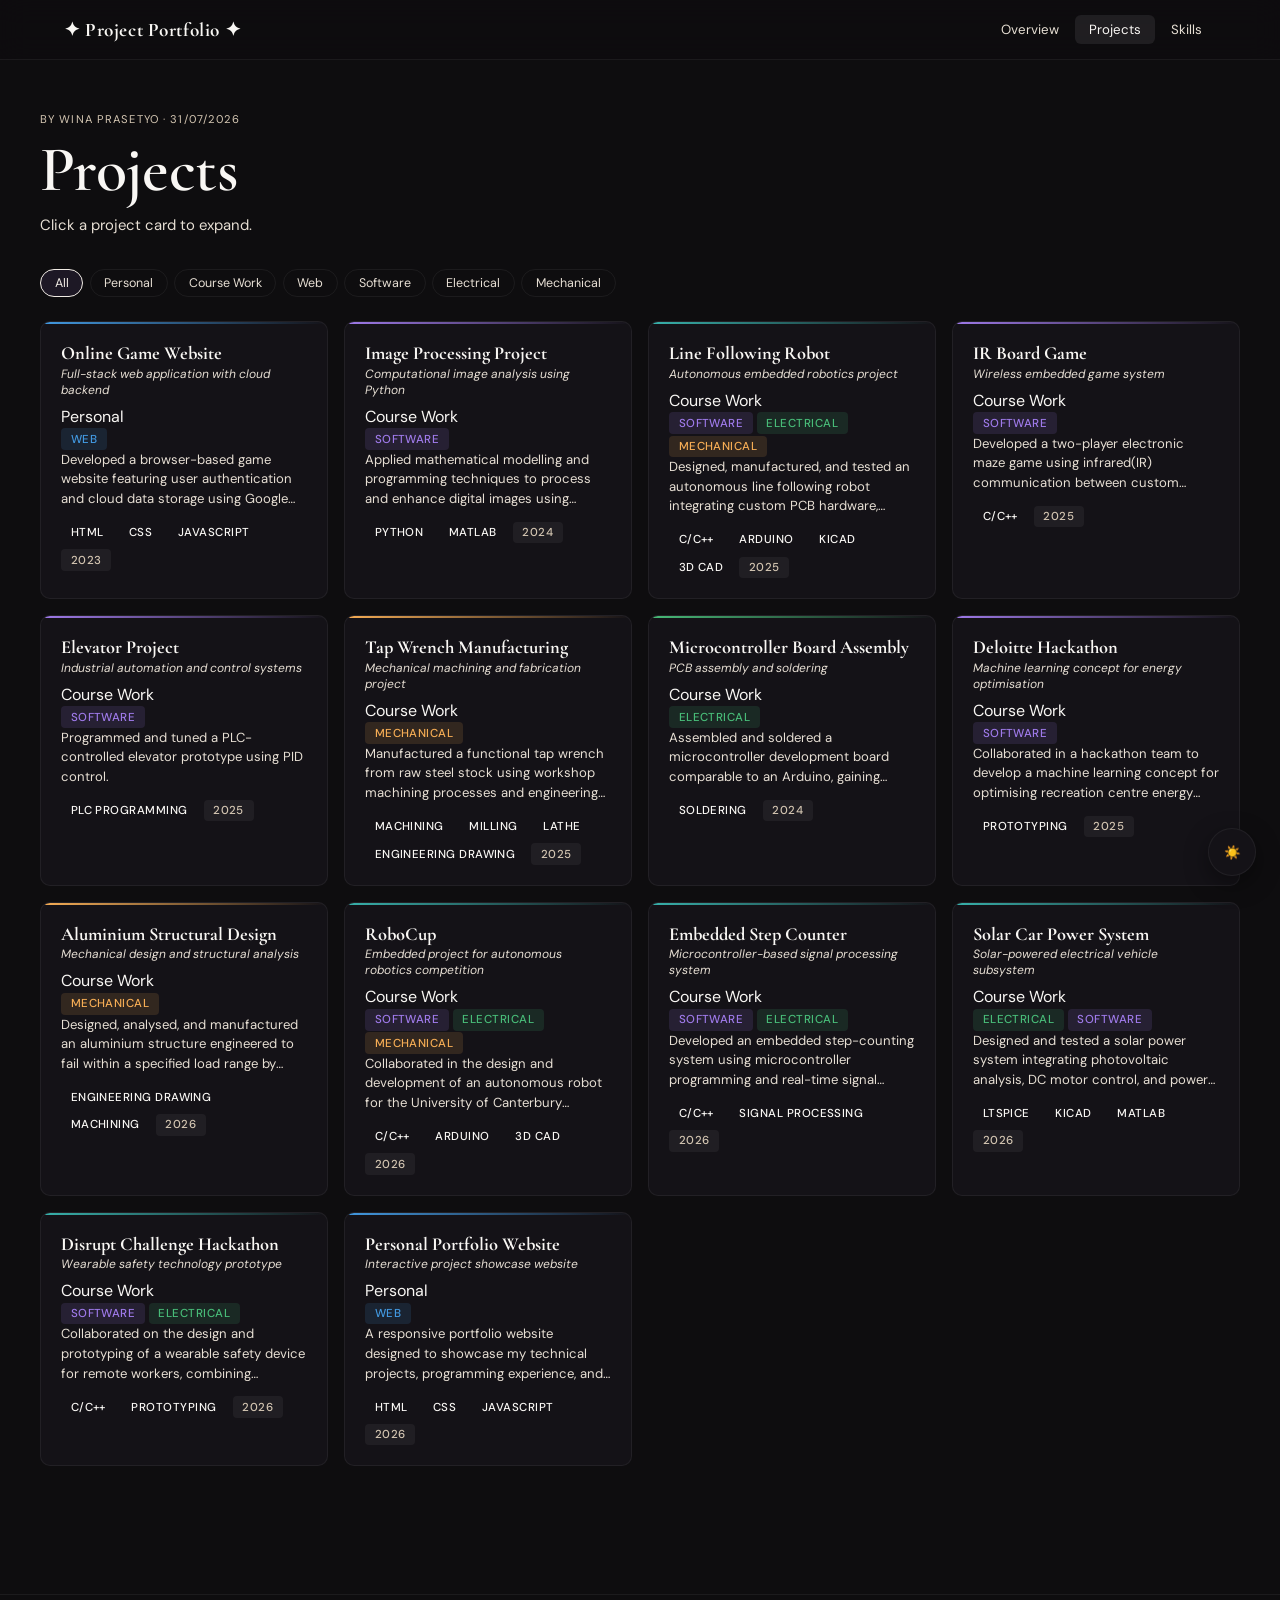
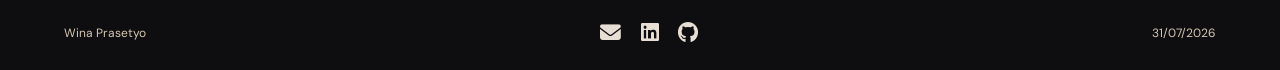
==== pages/projects.html @ bdc20d85 "Update projects.html" ====
<!DOCTYPE html>
<html lang="en">
<head>
  <meta charset="UTF-8">
  <meta name="viewport" content="width=device-width, initial-scale=1.0">
  <title>Project Portfolio — Projects</title>
  <link rel="stylesheet" href="../css/style.css">
  <link rel="stylesheet" href="https://cdnjs.cloudflare.com/ajax/libs/font-awesome/6.5.1/css/all.min.css">
</head>

<body data-page="projects" class="dark">

<header id="site-header">
  <div class="container inner">

    <a href="../index.html" class="brand">
      ✦ Project Portfolio ✦
    </a>

    <button class="menu-toggle" id="menu-toggle">
      ☰
    </button>

    <nav class="mobile-menu" id="nav-menu">
      <a href="../index.html">Overview</a>
      <a href="projects.html" class="active">Projects</a>
      <a href="skills.html">Skills</a>
    </nav>

  </div>
</header>

<aside id="project-detail">
  <button class="detail-close" id="detail-close">✕</button>
  <div id="detail-content"></div>
</aside>

<main class="container page-wrap">

  <div class="page-header">
    <p class="eyebrow">By Wina Prasetyo · 31/07/2026</p>
    <h1>Projects</h1>
    <p>Click a project card to expand.</p>
  </div>

  <div class="filter-bar" id="project-filters">
    <button class="active" data-filter="all">All</button>
  
    <!-- Category filters -->
    <button data-filter="personal">Personal</button>
    <button data-filter="university">Course Work</button>
  
    <!-- Type filters -->
    <button data-filter="web">Web</button>
    <button data-filter="software">Software</button>
    <button data-filter="electrical">Electrical</button>
    <button data-filter="mechanical">Mechanical</button>
  </div>

  <div class="project-grid" id="project-grid"></div>

</main>

<footer>
  <div class="container inner">
    <span>Wina Prasetyo</span>

    <div class="social-links">
      <a href="mailto:wina.p8168@gmail.com" aria-label="Email">
        <i class="fa-solid fa-envelope"></i>
      </a>

      <a href="https://www.linkedin.com/in/wina-prasetyo-272272304/" 
         target="_blank" 
         aria-label="LinkedIn">
        <i class="fa-brands fa-linkedin"></i>
      </a>

      <a href="https://github.com/WinaP" 
         target="_blank" 
         aria-label="GitHub">
        <i class="fa-brands fa-github"></i>
      </a>
    </div>

    <span>31/07/2026</span>
  </div>
</footer>

<button id="theme-toggle" aria-label="Toggle theme">
    🌙
</button>

<script>
const menuToggle = document.getElementById("menu-toggle");
const navMenu = document.getElementById("nav-menu");

menuToggle.addEventListener("click", function() {
  navMenu.style.display =
    navMenu.style.display === "flex" ? "none" : "flex";
});

const body = document.body;
const button = document.getElementById("theme-toggle");

const savedTheme = localStorage.getItem("theme") || "dark";

body.classList.remove("light", "dark");
body.classList.add(savedTheme);

button.textContent = savedTheme === "dark" ? "☀️" : "🌙";

button.addEventListener("click", () => {
    const newTheme = body.classList.contains("dark")
        ? "light"
        : "dark";

    body.classList.remove("light", "dark");
    body.classList.add(newTheme);

    localStorage.setItem("theme", newTheme);

    button.textContent = newTheme === "dark" ? "☀️" : "🌙";
});
</script>

<script src="../js/projects.js"></script>

</body>
</html>
---- css/style.css ----
/* ============================================================
   Main Stylesheet
   Aesthetic: Dark editorial
   Fonts: Cormorant Garamond (display) + DM Sans (body) + DM Mono
   ============================================================ */

@import url('https://fonts.googleapis.com/css2?family=Cormorant+Garamond:ital,wght@0,400;0,600;0,700;1,400;1,600&family=DM+Sans:wght@300;400;500;600&family=DM+Mono:wght@400;500&display=swap');

/* ── Design tokens ─────────────────────────────────────────── */
:root {
  --radius: 10px;
  --transition: 0.22s cubic-bezier(0.4,0,0.2,1);
}

/* ── Dark mode (Default) ────────────────────────────────────── */
body.dark {
  --bg:           #0e0d0f;
  --bg-card:      #141217;
  --bg-hover:     #1c1a21;
  --border:       rgba(255,255,255,0.06);
  --border-hover: rgba(255,255,255,0.14);

  --text:         #F9F7F4;
  --text-muted:   #E7DFD4;
  --text-faint:   #D5C7B3;

  --nav-hover: rgba(255,255,255,0.08);
  --shadow: rgba(0,0,0,0.4);
  --glow: rgba(159,122,234,0.08);

  --accent-one: #9F7AEA;
  --accent-two: #F56565;
   
  --accent: #f0ebe4;
  --accent-bg: rgba(159,122,234,0.1);
}

/* ── Light mode ─────────────────────────────────────────────── */
body.light {
  --bg:           #fef9f0;
  --bg-card:      #fff8ee;
  --bg-hover:     #fff3df;
  --border:       rgba(120,90,60,0.12);
  --border-hover: rgba(120,90,60,0.22);

  --text:         #3d2b1f;
  --text-muted:   #7a5c46;
  --text-faint:   #b89d87;

  --nav-hover: rgba(120,90,60,0.08);
  --shadow: rgba(120,90,60,0.18);
  --glow: rgba(155,118,83,0.08);
   
  --accent-one: #9b7653;
  --accent-two: #c46a52;
   
  --accent: #3d2b1f;
  --accent-bg: rgba(155,118,83,0.12);
}

/* ── Reset ──────────────────────────────────────────────────── */
*, *::before, *::after { box-sizing: border-box; margin: 0; padding: 0; }
html { scroll-behavior: smooth; }
body {
  font-family: 'DM Sans', sans-serif;
  background: var(--bg);
  color: var(--text);
  min-height: 100vh;
  -webkit-font-smoothing: antialiased;
}

/* ── Typography ─────────────────────────────────────────────── */
h1, h2, h3, h4 { font-family: 'Cormorant Garamond', serif; font-weight: 600; letter-spacing: -0.01em; }
h1 { font-size: clamp(2.2rem, 5vw, 4rem); line-height: 1.05; }
h2 { font-size: clamp(1.5rem, 3vw, 2.2rem); line-height: 1.1; }
h3 { font-size: clamp(1.1rem, 2vw, 1.5rem); }
h4 { font-size: 1rem; }
p  { line-height: 1.65; font-size: 0.93rem; color: var(--text-muted); }
code { font-family: 'DM Mono', monospace; font-size: 0.82rem; }
a { color: inherit; text-decoration: none; }

/* ── Layout ──────────────────────────────────────────────────── */
.container { max-width: 1200px; margin: 0 auto; padding: 0 1.5rem; }

/* ── Card ───────────────────────────────────────────────────── */
.card {
  background: var(--bg-card);
  border: 1px solid var(--border);
  border-radius: var(--radius);
  padding: 1.5rem;
  transition: var(--transition);
}
.card:hover { border-color: var(--border-hover); background: var(--bg-hover); }

/* ── Tags ───────────────────────────────────────────────────── */
.tag {
  display: inline-block;
  padding: 0.2rem 0.6rem;
  border-radius: 4px;
  font-size: 0.72rem;
  font-weight: 500;
  letter-spacing: 0.04em;
  text-transform: uppercase;
}

/* ── Scrollbar ──────────────────────────────────────────────── */
::-webkit-scrollbar { width: 5px; height: 5px; }
::-webkit-scrollbar-track { background: transparent; }
::-webkit-scrollbar-thumb { background: var(--text-faint); border-radius: 3px; }

/* ══════════════════════════════════════════════════════════════
   HEADER / NAV
   ══════════════════════════════════════════════════════════════ */
#site-header {
  position: sticky;
  top: 0;
  z-index: 100;
  background: color-mix(in srgb, var(--bg) 92%, transparent);
  backdrop-filter: blur(14px);
  border-bottom: 1px solid var(--border);
  height: 60px;
  display: flex;
  align-items: center;
}

#site-header .inner {
  display: flex;
  align-items: center;
  justify-content: space-between;
  width: 100%;
  padding: 0 1.5rem;
}

/* Left logo */
.brand {
  font-family: 'Cormorant Garamond', serif;
  font-size: 1.2rem;
  font-weight: 700;
  letter-spacing: 0.03em;
  color: var(--text);
  white-space: nowrap;
}

/* Desktop navigation */
#site-header nav {
  display: flex;
  gap: .2rem;
}

#site-header nav a {
  padding: .4rem .85rem;
  border-radius: 6px;
  color: var(--text-muted);
  font-size: .83rem;
  transition: var(--transition);
}

#site-header nav a:hover,
#site-header nav a.active {
  color: var(--text);
  background: var(--nav-hover);
}

/* Hamburger hidden on desktop */
.menu-toggle {
  display:none;
  background:none;
  border:none;
  color:var(--text);
  font-size:1.8rem;
  cursor:pointer;
}

/* Mobile dropdown */
.mobile-menu {
  display:none;
}

/* ══════════════════════════════════════════════════════════════
   PAGE WRAPPER
   ══════════════════════════════════════════════════════════════ */
.page-wrap { padding: 2.5rem 0 5rem; }

/* ── Page header ────────────────────────────────────────────── */
.page-header { margin-bottom: 2rem; }
.page-header .eyebrow {
  font-size: 0.7rem; letter-spacing: 0.1em; text-transform: uppercase;
  color: var(--text-faint); margin-bottom: 0.5rem;
}
.page-header h1 { line-height: 1.05; }
.page-header p  { margin-top: 0.6rem; max-width: 60ch; }

/* ══════════════════════════════════════════════════════════════
   OVERVIEW (index.html)
   ══════════════════════════════════════════════════════════════ */
.my-title {
  background: linear-gradient(135deg, var(--text) 30%, var(--accent-one) 80%, var(--accent-two));
  -webkit-background-clip: text; -webkit-text-fill-color: transparent; background-clip: text;
}
.my-glow {
  position: absolute; top: -100px; left: 50%; transform: translateX(-50%);
  width: 600px; height: 350px;
  background: radial-gradient(ellipse, var(--glow) 0%, transparent 70%);
  pointer-events: none;
}
.my-meta { display: flex; gap: 2rem; flex-wrap: wrap; font-size: 0.8rem; color: var(--text-faint); margin-top: 1.5rem; }
.hero-meta strong { color: var(--text-muted); }

.stat-grid { display: grid; grid-template-columns: repeat(auto-fill, minmax(180px,1fr)); gap: 1rem; margin: 2rem 0; }
.stat-pill {
  background: var(--bg-card); border: 1px solid var(--border); border-radius: var(--radius);
  padding: 1.2rem 1.4rem; border-left: 3px solid transparent;
}
.stat-pill .label { font-size: 0.65rem; text-transform: uppercase; letter-spacing: 0.07em; color: var(--text-faint); margin-bottom: 0.35rem; }
.stat-pill .value { font-family: 'Cormorant Garamond', serif; font-size: 1.45rem; font-weight: 700; color: var(--text); line-height: 1; }
.stat-pill .sub   { font-size: 0.72rem; color: var(--text-muted); margin-top: 0.2rem; }

.saga-grid { display: grid; grid-template-columns: repeat(auto-fill, minmax(220px,1fr)); gap: 0.8rem; margin-top: 1.5rem; }
.saga-card { background: var(--bg-card); border: 1px solid var(--border); border-radius: var(--radius); padding: 1.1rem 1.3rem; border-left: 3px solid transparent; }
.saga-card .saga-num { font-size: 0.63rem; text-transform: uppercase; letter-spacing: 0.08em; color: var(--text-faint); margin-bottom: 0.2rem; }
.saga-card .saga-name { font-family: 'Cormorant Garamond', serif; font-size: 1.05rem; color: var(--text); }
.saga-card .saga-range { font-size: 0.75rem; color: var(--text-muted); margin-top: 0.2rem; }


/* ══════════════════════════════════════════════════════════════
   PROJECTS (projects.html)
   ══════════════════════════════════════════════════════════════ */
.filter-bar { display: flex; gap: 0.4rem; flex-wrap: wrap; margin-bottom: 1.5rem; }
.filter-bar button {
  padding: 0.3rem 0.85rem; border-radius: 20px; border: 1px solid var(--border);
  background: transparent; color: var(--text-muted); font-family: 'DM Sans', sans-serif;
  font-size: 0.78rem; cursor: pointer; transition: var(--transition);
}
.filter-bar button:hover { border-color: var(--border-hover); color: var(--text); }
.filter-bar button.active { border-color: var(--accent); color: var(--accent); background: var(--accent-bg);}

.project-grid { display: grid; grid-template-columns: repeat(auto-fill, minmax(270px,1fr)); gap: 1rem; }
.project-card {
  background: var(--bg-card); border: 1px solid var(--border); border-radius: var(--radius);
  padding: 1.25rem; cursor: pointer; transition: var(--transition); position: relative; overflow: hidden;
}
.project-card::before {
  content: ''; position: absolute; top: 0; left: 0; right: 0; height: 2px;
  background: linear-gradient(90deg, var(--project-color, var(--accent-one)), transparent);
}
.project-card:hover { border-color: var(--border-hover); transform: translateY(-2px); box-shadow: 0 8px 24px var(--shadow); }
.project-card .project-name     { font-family: 'Cormorant Garamond', serif; font-size: 1.15rem; font-weight: 700; color: var(--text); }
.project-card .project-subtitle { font-size: 0.75rem; color: var(--text-muted); font-style: italic; margin: 0.1rem 0 0.5rem; }
.project-card .project-type     { font-size: 0.7rem; color: var(--text-faint); text-transform: uppercase; letter-spacing: 0.05em; margin-bottom: 0.6rem; }
.project-card .project-desc     { font-size: 0.82rem; color: var(--text-muted); line-height: 1.5; display: -webkit-box; -webkit-line-clamp: 3; -webkit-box-orient: vertical; overflow: hidden; }
.project-card .project-tags     { display: flex; gap: 0.4rem; flex-wrap: wrap; margin-top: 0.8rem; }

/* Detail panel */
#project-detail {
  position: fixed; right: 0; top: 60px;
  width: min(430px, 100vw); height: calc(100vh - 60px);
  background: var(--bg); border-left: 1px solid var(--border);
  overflow-y: auto; overscroll-behavior: contain; 
  -webkit-overflow-scrolling: touch; z-index: 90;
  transform: translateX(100%);
  transition: transform 0.3s cubic-bezier(0.4,0,0.2,1);
  padding: 2rem 1.5rem;
}
#project-detail.open { transform: translateX(0); }
.detail-close {
  position: absolute; top: 1rem; right: 1rem;
  background: var(--bg-hover); border: 1px solid var(--border);
  color: var(--text-muted); font-size: 1rem; width: 30px; height: 30px;
  border-radius: 6px; cursor: pointer; display: flex; align-items: center; justify-content: center;
  transition: var(--transition);
}
.detail-close:hover { color: var(--text); }
.detail-section { margin-top: 1.4rem; }
.detail-section h4 { font-size: 0.63rem; text-transform: uppercase; letter-spacing: 0.1em; color: var(--text-faint); margin-bottom: 0.5rem; }

/* ══════════════════════════════════════════════════════════════
   SKILLS (skills.html)
   ══════════════════════════════════════════════════════════════ */
/* Top chart area */
.skill-chart-sticky { position: relative; z-index: 50;
  background: var(--bg); padding-bottom: 1.5rem; margin-bottom: 1.5rem; }
.skill-chart-sticky .card { width: 100%; }
#proficiency-chart { width: 100%; height: 250px; display: block; }
.skill-timeline { position: relative; }
.skill-timeline::before {
  content: ''; position: absolute; left: 82px; top: 0; bottom: 0;
  width: 1px; background: var(--border);
}
.skill-item { display: grid; grid-template-columns: 82px 1fr; gap: 1.5rem; padding: 0.9rem 0; position: relative; }
.skill-item::before {
  content: ''; position: absolute; left: 78px; top: 1.5rem;
  width: 9px; height: 9px; border-radius: 50%;
  background: var(--arc-color, var(--text-faint)); border: 2px solid var(--bg); z-index: 1;
}
.skill-category { font-family: 'DM Mono', monospace; font-size: 0.7rem; color: var(--text-faint); text-align: right; padding-top: 0.15rem; }
.skill-body { padding-left: 0.5rem; }
.skill-name { font-family: 'Cormorant Garamond', serif; font-size: 1.08rem; font-weight: 600; color: var(--text); margin-bottom: 0.35rem; }
.skill-summary { font-size: 0.81rem; color: var(--text-muted); line-height: 1.55; }
.skill-tags { margin-top: 0.5rem; }
.proficiency-bar-wrap { margin-top: 0.45rem; }
.proficiency-row { display: flex; justify-content: space-between; font-size: 0.6rem; color: var(--text-faint); margin-bottom: 0.15rem; }
.proficiency-bar { height: 3px; border-radius: 2px; background: var(--border); overflow: hidden; }
.proficiency-fill { height: 100%; border-radius: 2px; }

/* ══════════════════════════════════════════════════════════════
   FOOTER
   ══════════════════════════════════════════════════════════════ */
footer {
  border-top: 1px solid var(--border); padding: 1.5rem 0; margin-top: 3rem;
}
footer .inner { display: flex; justify-content: space-between; align-items: center; flex-wrap: wrap; gap: 0.5rem; }
footer span { font-size: 0.75rem; color: var(--text-faint); }

/* ── Animations ─────────────────────────────────────────────── */
@keyframes fadeUp { from { opacity:0; transform:translateY(10px); } to { opacity:1; transform:translateY(0); } }
.fade-up { animation: fadeUp 0.4s ease forwards; }


/* ============================================================
   MOBILE RESPONSIVENESS
   ============================================================ */

@media (max-width: 768px) {
  /* Prevent horizontal scrolling */
  html {
    overflow-x: hidden;
  }

  /* ── Container spacing ─────────────────────────────────── */
  .container {
    padding: 0 1rem;
  }

  .page-wrap {
    padding-top: 1.5rem;
    padding-bottom: 3rem;
  }

  /* ── Mobile navigation ─────────────────────────────────── */
   #site-header {
     height: 60px;
   }
   
   #site-header .inner {
     flex-direction: row;
     align-items: center;
   }
   
   /* Hide desktop nav */
   #site-header nav {
     display: none;
   }
   
   /* Hamburger button */
   .menu-toggle {
     display: block;
     background: transparent;
     border: none;
     color: var(--text);
     font-size: 1.8rem;
     cursor: pointer;
     line-height: 1;
   }
   
   /* Dropdown */
   .mobile-menu {
     position: absolute;
     top: 60px;
     left: 0;
     width: 100%;
     z-index: 200;
     background: color-mix(in srgb, var(--bg) 98%, transparent);
     backdrop-filter: blur(14px);
     border-bottom: 1px solid var(--border);
     display: none;
     flex-direction: column;
     padding: 0.8rem 1rem;
   }
   
   .mobile-menu.open {
     display:flex;
   }
   
   .mobile-menu a {
     padding: 0.8rem;
     border-radius: 8px;
     color: var(--text-muted);
     font-size: 0.95rem;
   }
   
   .mobile-menu a:hover {
     background: var(--bg-hover);
     color: var(--text);
   }

   body.detail-open { overflow: hidden; position: fixed; width: 100%; }

  /* ── Typography ────────────────────────────────────────── */
  h1 { font-size: 2.4rem; }
  h2 { font-size: 1.6rem; }
  p { font-size: 0.88rem; }

   /* ── Overview hero ─────────────────────────────────────── */
  .my-glow {
    width: 350px;
    height: 250px;
  }

  .my-title {
    font-size: 2.8rem;
  }

  /* ── Projects grid ─────────────────────────────────────── */

  .project-grid {
    grid-template-columns: 1fr;
    gap: 0.8rem;
  }

  .project-card {
    padding: 1rem;
  }

  /* ── Filters ───────────────────────────────────────────── */
  .filter-bar {
    gap: 0.35rem;
  }

  .filter-bar button {
    font-size: 0.7rem;
    padding: 0.3rem 0.65rem;
  }

  /* ── Detail panel ──────────────────────────────────────── */
   #project-detail {
     width: 100vw;
     top: 60px;
     height: calc(100vh - 60px);
     padding: 1.5rem 1rem;
     border-left: none;
     overflow-y: auto;
     overscroll-behavior: contain;
   }

  /* ── Skills chart ──────────────────────────────────────── */
  .skill-chart-sticky {
     position: relative;
     top: 0;
   }

  #proficiency-chart {
    height: 220px;
  }

  /* ── Skills timeline ──────────────────────────────────── */
  .skill-timeline::before {
    left: 10px;
  }

  .skill-item {
    display: block;
    padding-left: 2rem;
  }

  .skill-item::before {
    left: 6px;
  }

  .skill-category {
    text-align: left;
    padding-bottom: 0.3rem;
  }

  .skill-body {
    padding-left: 0;
  }

  /* ── Footer ───────────────────────────────────────────── */
  footer .inner {
    flex-direction: column;
    align-items: flex-start;
  }
}

/* Smaller phones */
@media (max-width: 420px) {
  .container {
    padding: 0 0.8rem;
  }

  #site-header nav a {
    font-size: 0.68rem;
  }

  .filter-bar button {
    width: calc(50% - 0.35rem);
  }

  .stat-grid {
    grid-template-columns: 1fr;
  }
}

/* ══════════════════════════════════════════════════════════════
   STYLE TOGGLE
   ══════════════════════════════════════════════════════════════ */

#theme-toggle {
    position: fixed;
    right: 24px;
    bottom: 24px;

    width: 48px;
    height: 48px;

    border: 1px solid var(--border);
    border-radius: 50%;

    background: var(--bg-card);
    color: var(--text);

    display: flex;
    align-items: center;
    justify-content: center;

    cursor: pointer;

    box-shadow: 0 8px 24px var(--shadow);
    transition: var(--transition);

    z-index: 1000;
}

#theme-toggle:hover {
    background: var(--bg-hover);
    transform: translateY(-2px);
}

#theme-toggle .sun,
#theme-toggle .moon {
    position: absolute;
    transition: opacity .2s ease;
}

body.dark .sun {
    opacity: 0;
}

body.dark .moon {
    opacity: 1;
}

body.light .sun {
    opacity: 1;
}

body.light .moon {
    opacity: 0;
}

/* ══════════════════════════════════════════════════════════════
   IMAGE STYLE
   ══════════════════════════════════════════════════════════════ */
.hero {
  display: flex;
  align-items: center;
  justify-content: space-between;
  gap: 3rem;
  position: relative;
  padding: 0 0 2.5rem;
  overflow: hidden;
}

.hero-text {
  flex: 1;
}

.hero-image {
  flex-shrink: 0;
}

.hero-image img {
  width: 250px;
  height: 250px;
  object-fit: cover;
  border-radius: 50%;
  border: 2px solid var(--border);
}

/* Mobile layout */
@media (max-width: 768px) {
  .hero {
    flex-direction: column;
    align-items: flex-start;
  }

  .hero-text {
    text-align: left;   /* keep text on the left */
  }

  .hero-image {
    order: 1;
    align-self: center; /* keeps only the cat centered */
  }
}

/* ══════════════════════════════════════════════════════════════
   ICONS STYLE
   ══════════════════════════════════════════════════════════════ */

.social-links {
  display: flex;
  gap: 1.2rem;
  align-items: center;
  flex-shrink: 0;
}

.social-links a {
  color: var(--text-muted);
  font-size: 1.3rem;
  transition: var(--transition);
}

.social-links a:hover {
  color: var(--text);
  transform: translateY(-2px);
}

footer .inner {
  display: flex;
  align-items: center;
  justify-content: space-between;
  flex-direction: row;
  gap: 1rem;
}

/* Keep footer horizontal on mobile */
@media (max-width: 768px) {
  footer .inner {
    flex-direction: row;
    flex-wrap: nowrap;
    justify-content: space-between;
    text-align: left;
  }

  footer .inner span {
    white-space: nowrap;
  }

  .social-links {
    gap: 0.8rem;
  }
}
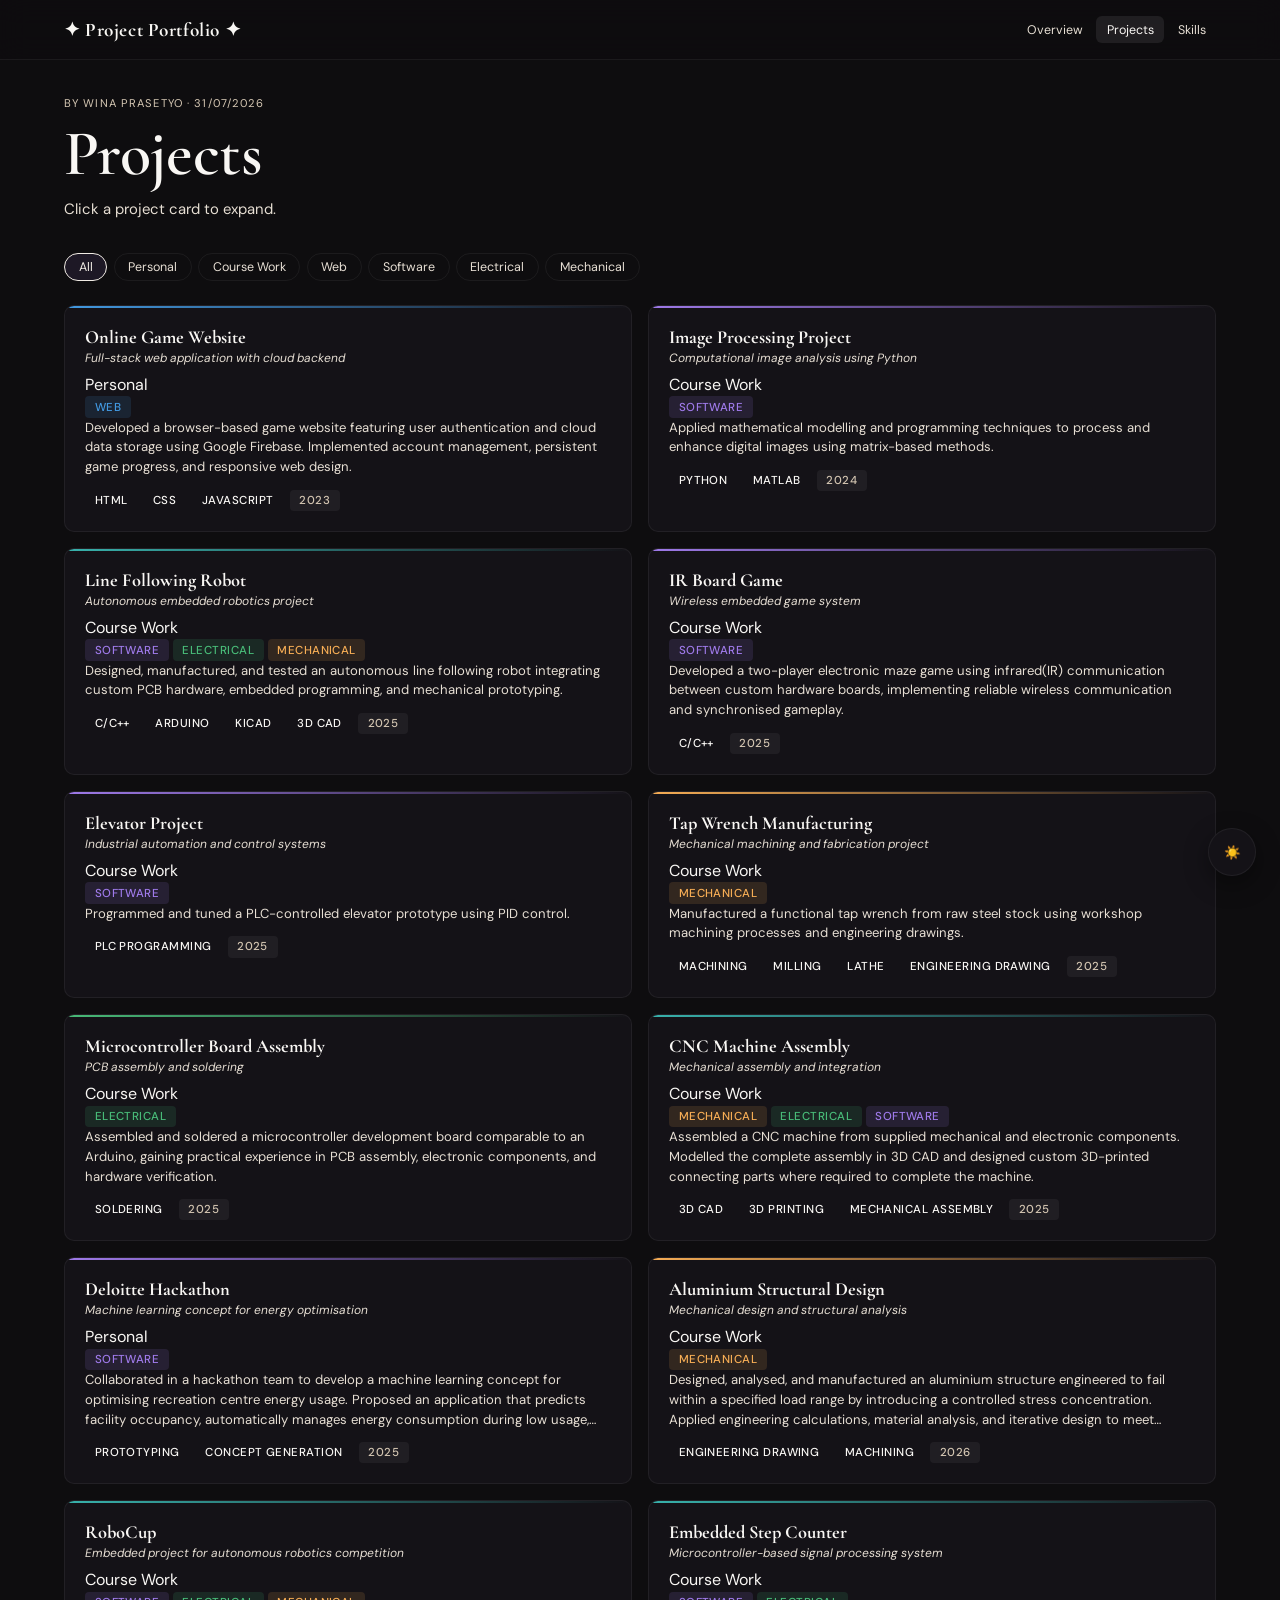
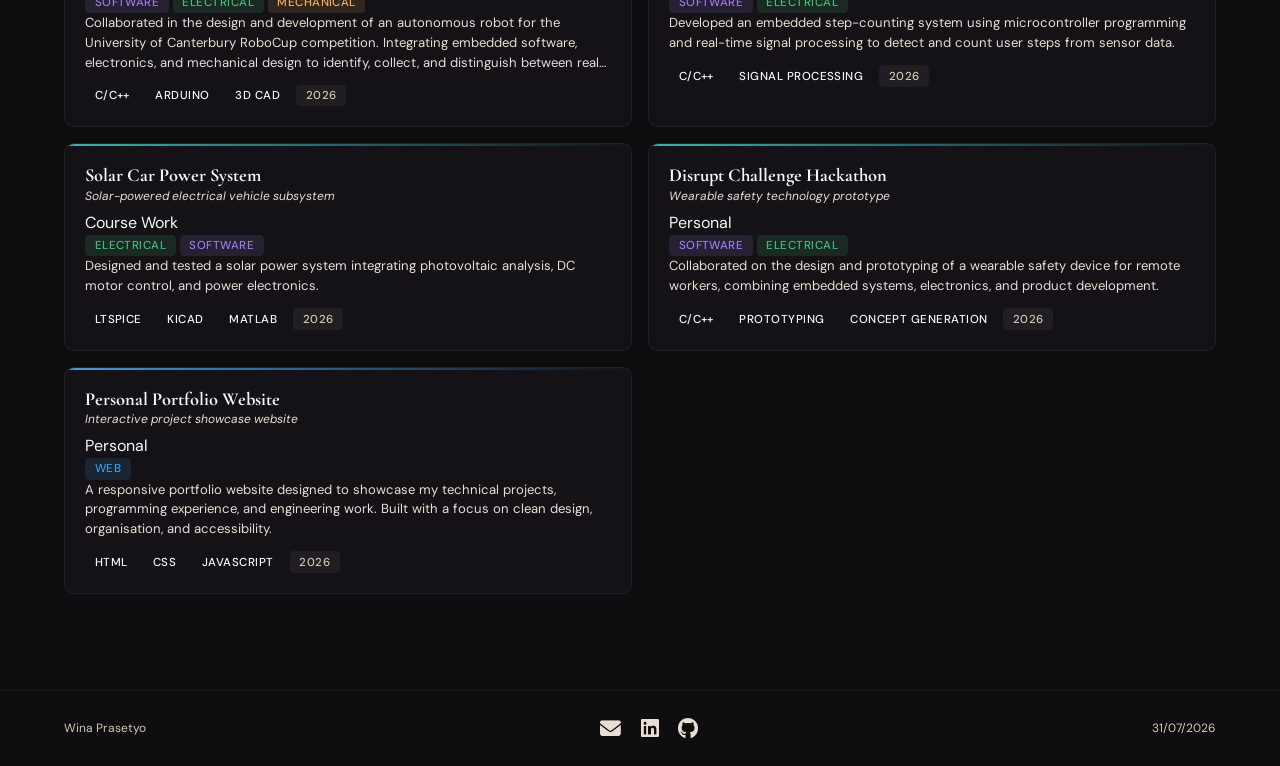
==== commit 3d98bec5: "Update projects.html" ====
--- a/pages/projects.html
+++ b/pages/projects.html
@@ -33,6 +33,15 @@
 <aside id="project-detail">
   <button class="detail-close" id="detail-close">✕</button>
   <div id="detail-content"></div>
+
+  <div id="image-gallery">
+    <button id="gallery-close">✕</button>
+    <button id="gallery-prev">←</button>
+    <img id="gallery-image">
+    <button id="gallery-next">→</button>
+    <div id="gallery-dots"></div>
+  </div>
+  
 </aside>
 
 <main class="container page-wrap">
--- a/css/style.css
+++ b/css/style.css
@@ -179,7 +179,7 @@
 /* ══════════════════════════════════════════════════════════════
    PAGE WRAPPER
    ══════════════════════════════════════════════════════════════ */
-.page-wrap { padding: 2.5rem 0 5rem; }
+.page-wrap { padding-top: 1.5rem; padding-bottom: 3rem; }
 
 /* ── Page header ────────────────────────────────────────────── */
 .page-header { margin-bottom: 2rem; }
@@ -234,7 +234,7 @@
 .filter-bar button:hover { border-color: var(--border-hover); color: var(--text); }
 .filter-bar button.active { border-color: var(--accent); color: var(--accent); background: var(--accent-bg);}
 
-.project-grid { display: grid; grid-template-columns: repeat(auto-fill, minmax(270px,1fr)); gap: 1rem; }
+.project-grid { display: grid; grid-template-columns: repeat(auto-fit, minmax(280px,1fr)); gap: 1rem; }
 .project-card {
   background: var(--bg-card); border: 1px solid var(--border); border-radius: var(--radius);
   padding: 1.25rem; cursor: pointer; transition: var(--transition); position: relative; overflow: hidden;
@@ -256,7 +256,7 @@
   width: min(430px, 100vw); height: calc(100vh - 60px);
   background: var(--bg); border-left: 1px solid var(--border);
   overflow-y: auto; overscroll-behavior: contain; 
-  -webkit-overflow-scrolling: touch; z-index: 90;
+  -webkit-overflow-scrolling: touch; z-index: 1000;
   transform: translateX(100%);
   transition: transform 0.3s cubic-bezier(0.4,0,0.2,1);
   padding: 2rem 1.5rem;
@@ -290,7 +290,7 @@
 .skill-item::before {
   content: ''; position: absolute; left: 78px; top: 1.5rem;
   width: 9px; height: 9px; border-radius: 50%;
-  background: var(--arc-color, var(--text-faint)); border: 2px solid var(--bg); z-index: 1;
+  background: var(--skill-color, var(--text-faint)); border: 2px solid var(--bg); z-index: 1;
 }
 .skill-category { font-family: 'DM Mono', monospace; font-size: 0.7rem; color: var(--text-faint); text-align: right; padding-top: 0.15rem; }
 .skill-body { padding-left: 0.5rem; }
@@ -320,7 +320,7 @@
    MOBILE RESPONSIVENESS
    ============================================================ */
 
-@media (max-width: 768px) {
+@media (max-width: 767px) {
   /* Prevent horizontal scrolling */
   html {
     overflow-x: hidden;
@@ -501,6 +501,136 @@
   }
 }
 
+/* ============================================================
+   TABLET RESPONSIVENESS
+   ============================================================ */
+
+@media (min-width: 768px) and (max-width: 1299px) {
+   #site-header nav a {
+      padding: .35rem .65rem;
+      font-size: .78rem;
+   }
+   
+  .container {
+     padding: 0 1.5rem;
+  }
+
+  .page-wrap {
+    padding-top: 1.5rem;
+    padding-bottom: 3rem;
+  }
+
+  /* Hero */
+  .hero {
+     gap: 1.5rem;
+     justify-content: center;
+  }
+
+   .hero-text {
+      flex: 1;
+   }
+   
+   .hero-image img {
+      width: 180px;
+      height: 180px;
+   }
+
+  /* Projects */
+  .project-grid {
+    grid-template-columns: repeat(2, 1fr);
+  }
+
+  /* Stats */
+  .stat-grid {
+    grid-template-columns: repeat(2, 1fr);
+  }
+
+  .saga-grid {
+    grid-template-columns: repeat(2, 1fr);
+  }
+
+  /* Skills */
+  .skill-item {
+    grid-template-columns: 70px 1fr;
+    gap: 1rem;
+  }
+
+  .skill-timeline::before {
+    left: 70px;
+  }
+
+  .skill-item::before {
+    left: 66px;
+  }
+
+  footer .inner {
+    flex-wrap: nowrap;
+  }
+}
+
+
+/* ══════════════════════════════════════════════════════════════
+   POP UP CARD
+   ══════════════════════════════════════════════════════════════ */
+@media (min-width: 768px) {
+
+  #project-detail {
+    top: 50%;
+    left: 50%;
+    right: auto;
+
+    width: min(90vw, 600px);
+    height: auto;
+    max-height: 80vh;
+
+    padding: 2rem;
+
+    background: var(--bg-card);
+    border: 1px solid var(--border);
+    border-radius: 16px;
+
+    transform: translate(-50%, -45%);
+
+    opacity: 0;
+    pointer-events: none;
+
+    box-shadow: 0 20px 60px rgba(0,0,0,0.45);
+  }
+
+
+  #project-detail.open {
+    transform: translate(-50%, -50%);
+
+    opacity: 1;
+    pointer-events: auto;
+  }
+
+
+  /* dark blurred background */
+  body.detail-open::before {
+    content: "";
+
+    position: fixed;
+    inset: 0;
+
+    background: rgba(0,0,0,0.45);
+
+    backdrop-filter: blur(5px);
+
+    z-index: 900;
+  }
+
+
+  /* blur page behind modal */
+  body.detail-open main,
+  body.detail-open header,
+  body.detail-open footer {
+    filter: blur(5px);
+    transition: filter 0.25s ease;
+  }
+
+}
+
 /* ══════════════════════════════════════════════════════════════
    STYLE TOGGLE
    ══════════════════════════════════════════════════════════════ */
@@ -556,6 +686,45 @@
 
 body.light .moon {
     opacity: 0;
+}
+
+/* ══════════════════════════════════════════════════════════════
+   SKILL CATEGORY TOGGLE
+   ══════════════════════════════════════════════════════════════ */
+
+.skill-toggle {
+    display: flex;
+    gap: 0.5rem;
+    margin-bottom: 1.2rem;
+}
+
+.skill-toggle button {
+    padding: 0.35rem 0.9rem;
+
+    border-radius: 20px;
+    border: 1px solid var(--border);
+
+    background: transparent;
+    color: var(--text-muted);
+
+    font-family: 'DM Sans', sans-serif;
+    font-size: 0.78rem;
+    font-weight: 500;
+
+    cursor: pointer;
+    transition: var(--transition);
+}
+
+.skill-toggle button:hover {
+    border-color: var(--border-hover);
+    color: var(--text);
+    background: var(--bg-hover);
+}
+
+.skill-toggle button.active {
+    color: var(--accent);
+    border-color: var(--accent);
+    background: var(--accent-bg);
 }
 
 /* ══════════════════════════════════════════════════════════════
@@ -588,7 +757,7 @@
 }
 
 /* Mobile layout */
-@media (max-width: 768px) {
+@media (max-width: 767px) {
   .hero {
     flex-direction: column;
     align-items: flex-start;
@@ -635,7 +804,7 @@
 }
 
 /* Keep footer horizontal on mobile */
-@media (max-width: 768px) {
+@media (max-width: 767px) {
   footer .inner {
     flex-direction: row;
     flex-wrap: nowrap;
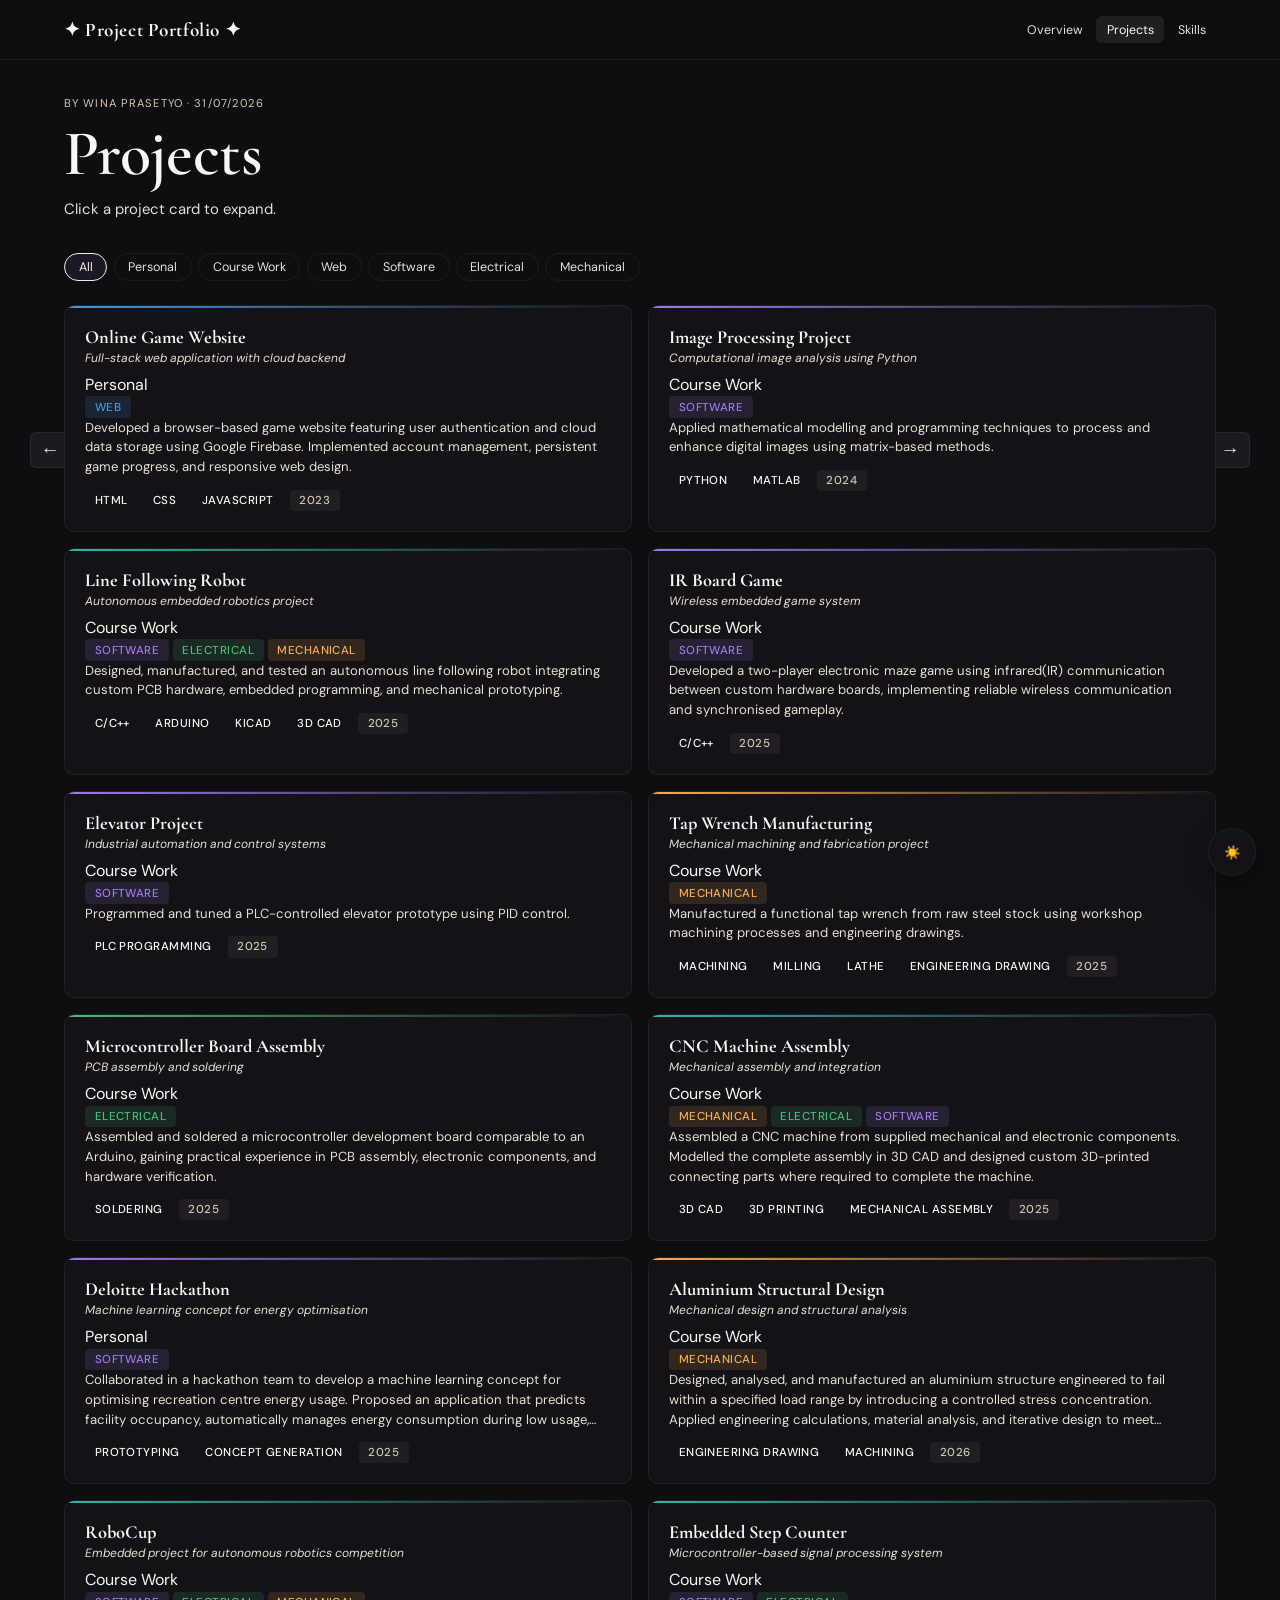
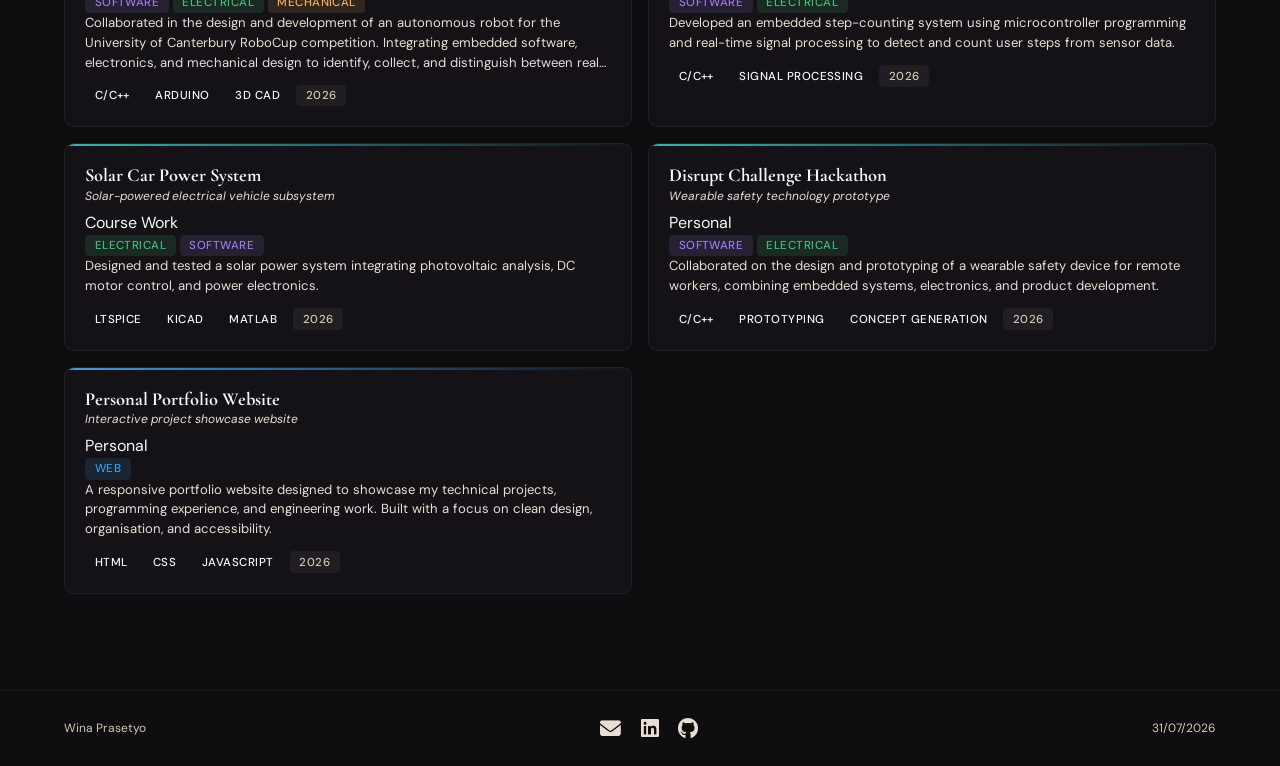
==== commit cb043b7f: "Update projects.html" ====
--- a/pages/projects.html
+++ b/pages/projects.html
@@ -33,16 +33,17 @@
 <aside id="project-detail">
   <button class="detail-close" id="detail-close">✕</button>
   <div id="detail-content"></div>
-
-  <div id="image-gallery">
-    <button id="gallery-close">✕</button>
+</aside>
+  
+<div id="media-gallery">
+  <div class="gallery-card">
+    <button class="detail-close" id="gallery-close">✕</button>
     <button id="gallery-prev">←</button>
-    <img id="gallery-image">
+    <div id="gallery-media"></div>
     <button id="gallery-next">→</button>
     <div id="gallery-dots"></div>
   </div>
-  
-</aside>
+</div>
 
 <main class="container page-wrap">
 
--- a/css/style.css
+++ b/css/style.css
@@ -316,10 +316,9 @@
 .fade-up { animation: fadeUp 0.4s ease forwards; }
 
 
-/* ============================================================
+/* ══════════════════════════════════════════════════════════════
    MOBILE RESPONSIVENESS
-   ============================================================ */
-
+   ══════════════════════════════════════════════════════════════ */
 @media (max-width: 767px) {
   /* Prevent horizontal scrolling */
   html {
@@ -501,9 +500,9 @@
   }
 }
 
-/* ============================================================
+/* ══════════════════════════════════════════════════════════════
    TABLET RESPONSIVENESS
-   ============================================================ */
+   ══════════════════════════════════════════════════════════════ */
 
 @media (min-width: 768px) and (max-width: 1299px) {
    #site-header nav a {
@@ -658,7 +657,7 @@
     box-shadow: 0 8px 24px var(--shadow);
     transition: var(--transition);
 
-    z-index: 1000;
+    z-index: 1200;
 }
 
 #theme-toggle:hover {
@@ -820,3 +819,122 @@
     gap: 0.8rem;
   }
 }
+
+/* ══════════════════════════════════════════════════════════════
+   IMAGE GALLERY POPUP
+   ══════════════════════════════════════════════════════════════ */
+#image-gallery {
+  position: fixed;
+  inset: 0;
+  z-index: 1100;
+
+  display: none;
+  justify-content: center;
+  align-items: center;
+
+  padding: 2rem;
+  background: rgba(0,0,0,0.55);
+  backdrop-filter: blur(5px);
+}
+
+#image-gallery.open {
+  display:flex;
+}
+
+#gallery-media {
+  width: 100%;
+  height: 100%;
+  max-height: 70vh;
+
+  display:flex;
+  justify-content:center;
+  align-items:center;
+}
+
+#gallery-media img,
+#gallery-media video {
+  max-width:100%;
+  max-height:70vh;
+
+  border-radius:12px;
+  border:1px solid var(--border);
+
+  object-fit:contain;
+}
+
+#gallery-prev,
+#gallery-next {
+  position: absolute;
+  top: 50%;
+  transform: translateY(-50%);
+
+  width: 40px;
+  height: 36px;
+
+  background: var(--bg-hover);
+  border: 1px solid var(--border);
+
+  color: var(--text-muted);
+  font-size: 1.2rem;
+
+  border-radius: 6px;
+
+  cursor: pointer;
+
+  display: flex;
+  align-items: center;
+  justify-content: center;
+
+  transition: var(--transition);
+}
+
+#gallery-prev:hover,
+#gallery-next:hover {
+  color: var(--text);
+  background: var(--bg-card);
+  border-color: var(--border-hover);
+  transform: translateY(-50%) scale(1.05);
+}
+
+#gallery-prev {
+  left: 30px;
+}
+
+#gallery-next {
+  right: 30px;
+}
+
+#gallery-dots {
+  position: absolute;
+  bottom: 30px;
+  left: 50%;
+  transform: translateX(-50%);
+
+  display: flex;
+  gap: 8px;
+}
+
+.gallery-dot {
+  width:8px;
+  height:8px;
+  border-radius:50%;
+  background:var(--text-faint);
+}
+
+.gallery-dot.active {
+  background:white;
+}
+
+.view-images {
+ padding:.45rem 1rem;
+ border-radius:20px;
+ border:1px solid var(--border);
+ background:transparent;
+ color:var(--text);
+ cursor:pointer;
+ transition:var(--transition);
+}
+
+.view-images:hover {
+ background:var(--bg-hover);
+}
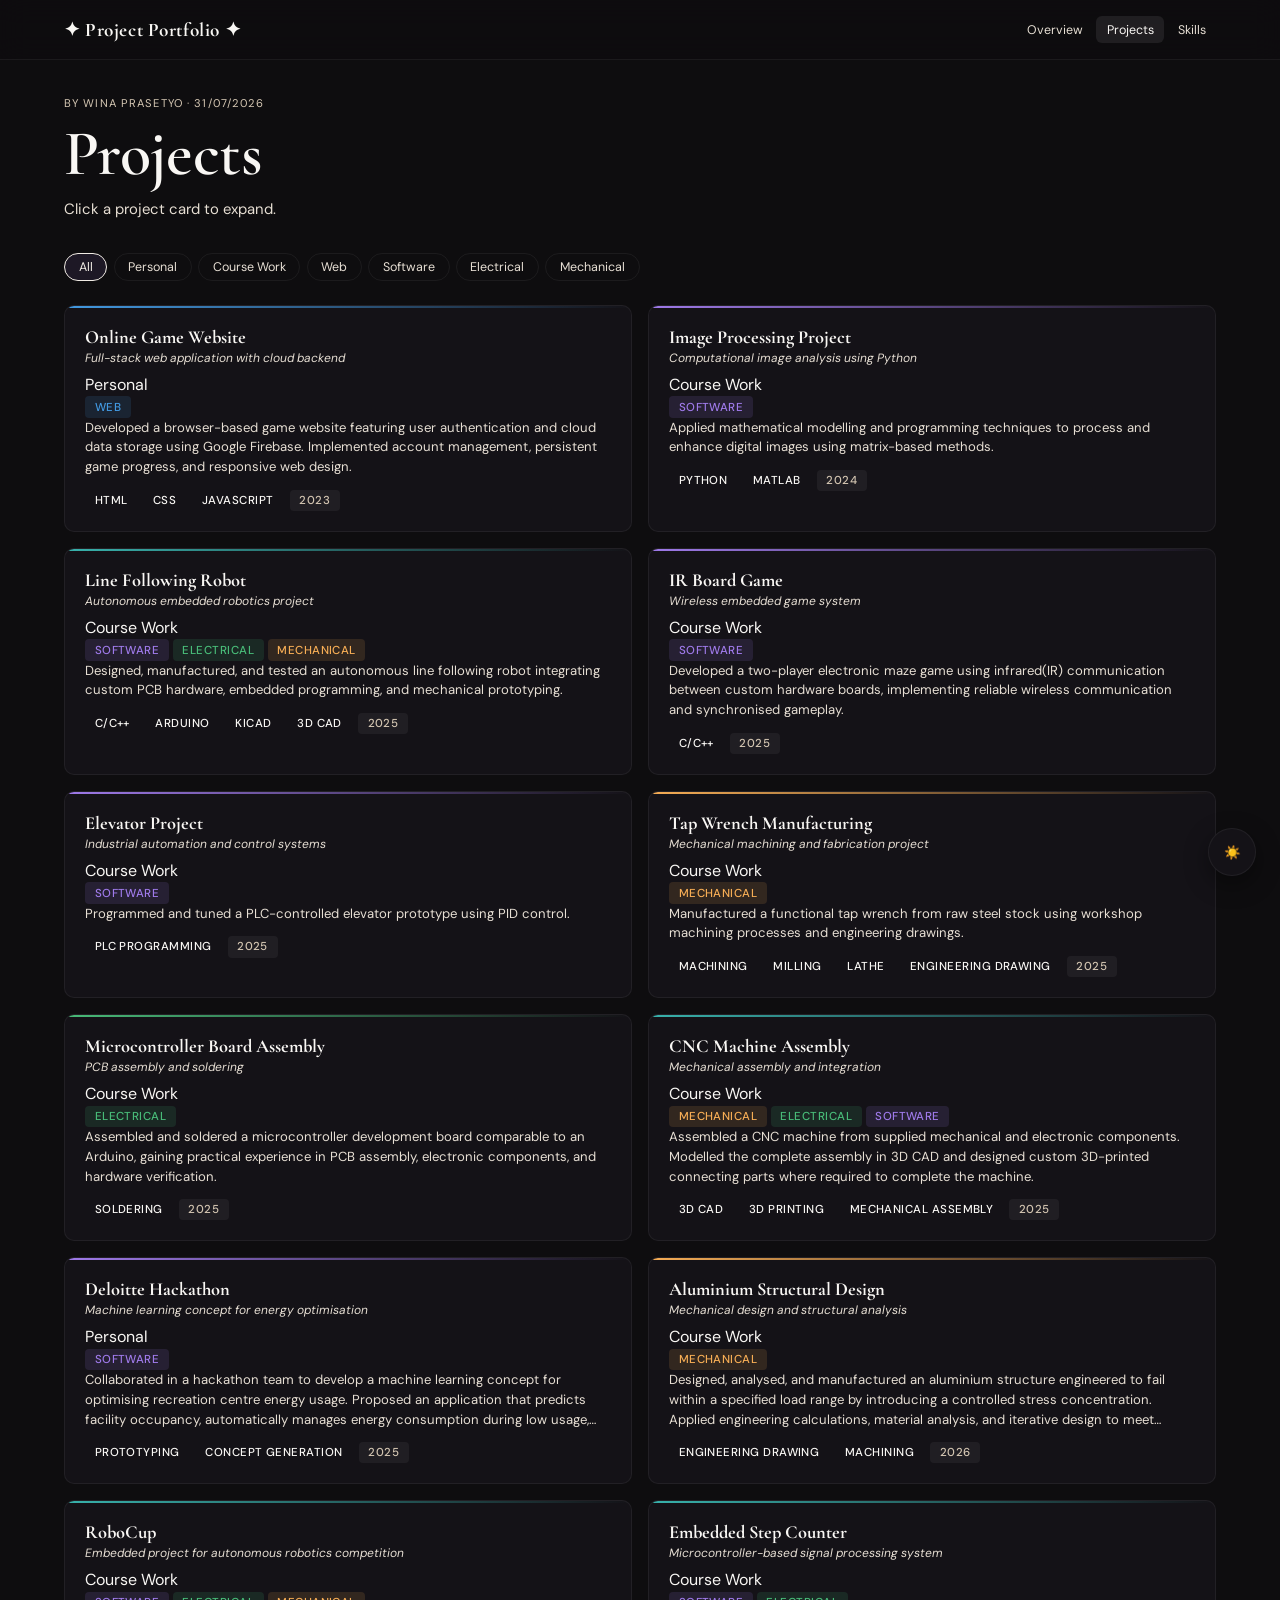
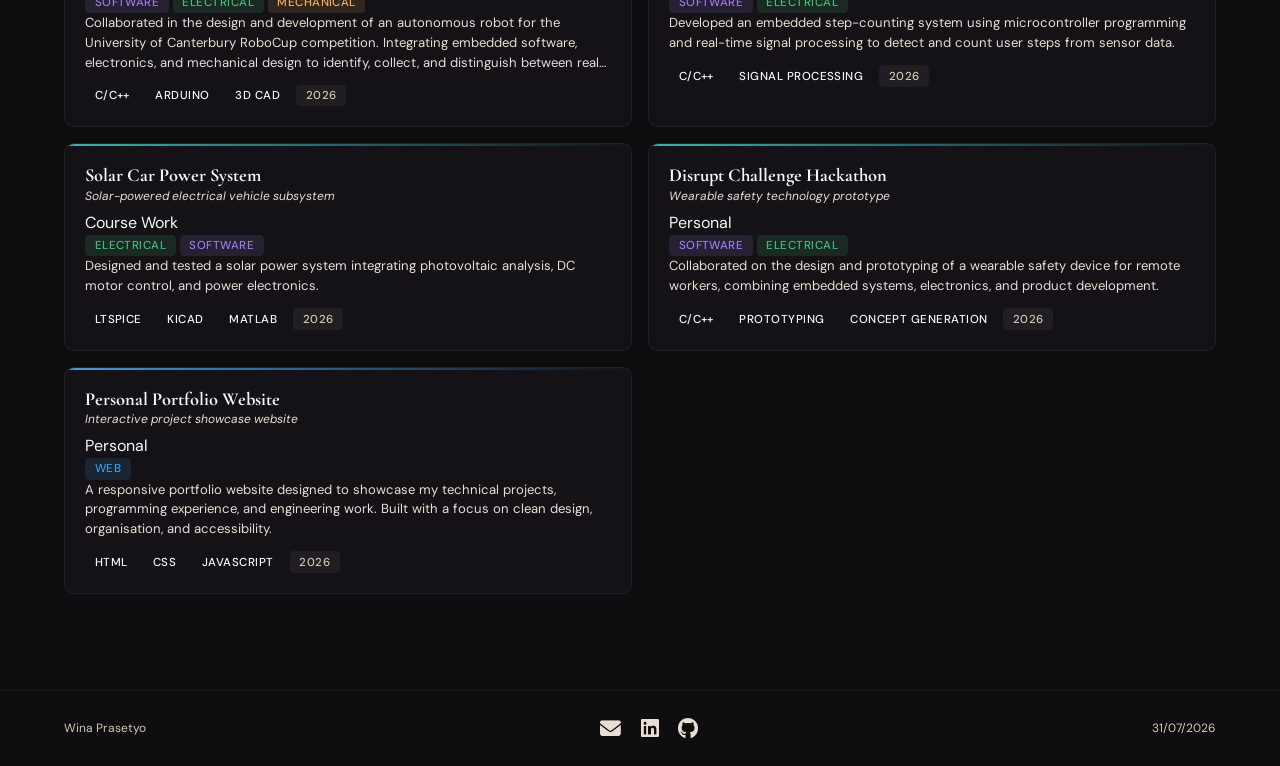
==== commit fb9d78da: "Update projects.html" ====
--- a/pages/projects.html
+++ b/pages/projects.html
@@ -36,13 +36,11 @@
 </aside>
   
 <div id="media-gallery">
-  <div class="gallery-card">
-    <button class="detail-close" id="gallery-close">✕</button>
-    <button id="gallery-prev">←</button>
-    <div id="gallery-media"></div>
-    <button id="gallery-next">→</button>
-    <div id="gallery-dots"></div>
-  </div>
+  <button class="detail-close" id="gallery-close">✕</button>
+  <button id="gallery-prev">←</button>
+  <div id="gallery-media"></div>
+  <button id="gallery-next">→</button>
+  <div id="gallery-dots"></div>
 </div>
 
 <main class="container page-wrap">
--- a/css/style.css
+++ b/css/style.css
@@ -821,9 +821,9 @@
 }
 
 /* ══════════════════════════════════════════════════════════════
-   IMAGE GALLERY POPUP
-   ══════════════════════════════════════════════════════════════ */
-#image-gallery {
+   GALLERY POPUP
+   ══════════════════════════════════════════════════════════════ */
+#media-gallery {
   position: fixed;
   inset: 0;
   z-index: 1100;
@@ -837,7 +837,7 @@
   backdrop-filter: blur(5px);
 }
 
-#image-gallery.open {
+#media-gallery.open {
   display:flex;
 }
 
